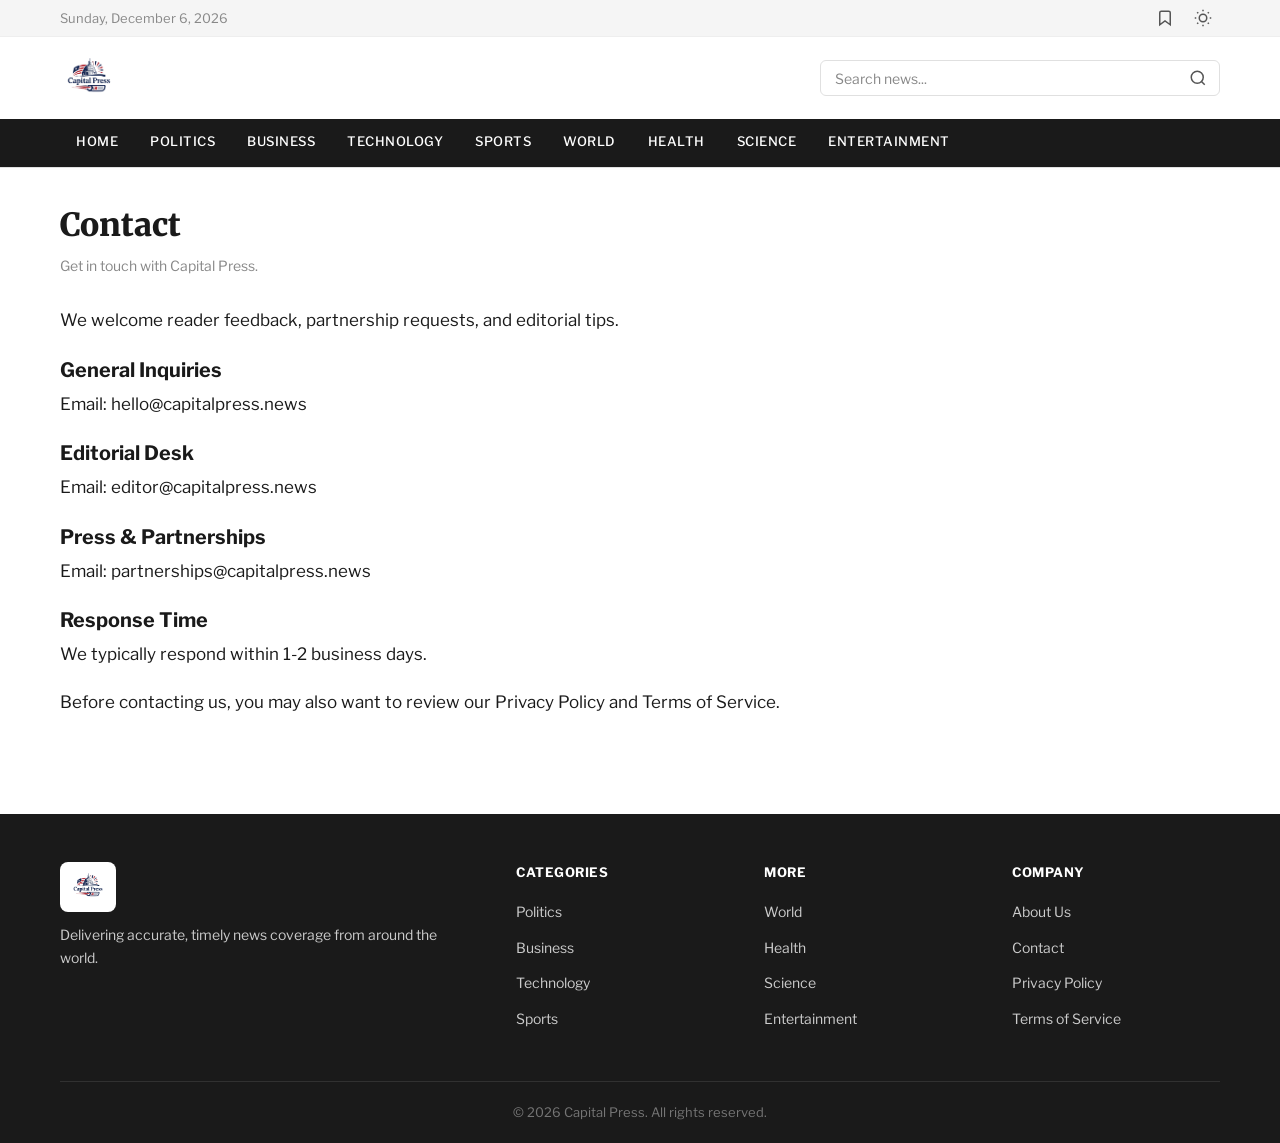
==== contact.html @ f98ef1d6 "upload" ====
<!DOCTYPE html>
<html lang="en">

<head>
    <meta charset="UTF-8">
    <meta name="viewport" content="width=device-width, initial-scale=1.0">
    <meta name="description" content="Contact the Capital Press team for editorial, support, and partnership inquiries.">
    <title>Contact - Capital Press</title>
    <link rel="stylesheet" href="css/style.css">
    <link rel="icon" type="image/png" href="assets/capitalpress.png">
    <link rel="apple-touch-icon" href="assets/capitalpress.png">
    <link rel="preconnect" href="https://fonts.googleapis.com">
    <link rel="preconnect" href="https://fonts.gstatic.com" crossorigin>
    <link
        href="https://fonts.googleapis.com/css2?family=Libre+Franklin:wght@400;500;600;700;800&family=Merriweather:wght@400;700;900&display=swap"
        rel="stylesheet">
</head>

<body>
    <!-- Header -->
    <header class="site-header" id="site-header">
        <div class="header-top">
            <div class="container header-top-inner">
                <time class="header-date" id="header-date"></time>
                <div class="header-actions">
                    <button class="btn-icon" id="bookmark-toggle" title="Bookmarks" aria-label="View bookmarks">
                        <svg width="18" height="18" viewBox="0 0 24 24" fill="none" stroke="currentColor"
                            stroke-width="2">
                            <path d="M19 21l-7-5-7 5V5a2 2 0 0 1 2-2h10a2 2 0 0 1 2 2z" />
                        </svg>
                        <span class="bookmark-count" id="bookmark-count">0</span>
                    </button>
                    <button class="btn-icon" id="theme-toggle" title="Toggle dark mode" aria-label="Toggle dark mode">
                        <svg class="icon-sun" width="18" height="18" viewBox="0 0 24 24" fill="none"
                            stroke="currentColor" stroke-width="2">
                            <circle cx="12" cy="12" r="5" />
                            <line x1="12" y1="1" x2="12" y2="3" />
                            <line x1="12" y1="21" x2="12" y2="23" />
                            <line x1="4.22" y1="4.22" x2="5.64" y2="5.64" />
                            <line x1="18.36" y1="18.36" x2="19.78" y2="19.78" />
                            <line x1="1" y1="12" x2="3" y2="12" />
                            <line x1="21" y1="12" x2="23" y2="12" />
                            <line x1="4.22" y1="19.78" x2="5.64" y2="18.36" />
                            <line x1="18.36" y1="5.64" x2="19.78" y2="4.22" />
                        </svg>
                        <svg class="icon-moon" width="18" height="18" viewBox="0 0 24 24" fill="none"
                            stroke="currentColor" stroke-width="2">
                            <path d="M21 12.79A9 9 0 1 1 11.21 3 7 7 0 0 0 21 12.79z" />
                        </svg>
                    </button>
                </div>
            </div>
        </div>
        <div class="header-main">
            <div class="container header-main-inner">
                <a href="index.html" class="logo" id="logo">
                    <img src="assets/capitalpress.png" alt="Capital Press" class="logo-image">
                </a>
                <div class="search-bar" id="header-search">
                    <form action="search.html" method="GET" class="search-form" id="search-form">
                        <input type="search" name="q" placeholder="Search news..." class="search-input"
                            id="search-input" autocomplete="off">
                        <button type="submit" class="search-btn" aria-label="Search">
                            <svg width="18" height="18" viewBox="0 0 24 24" fill="none" stroke="currentColor"
                                stroke-width="2">
                                <circle cx="11" cy="11" r="8" />
                                <line x1="21" y1="21" x2="16.65" y2="16.65" />
                            </svg>
                        </button>
                    </form>
                </div>
                <button class="mobile-search-toggle btn-icon" id="mobile-search-toggle" aria-label="Toggle search">
                    <svg width="20" height="20" viewBox="0 0 24 24" fill="none" stroke="currentColor" stroke-width="2">
                        <circle cx="11" cy="11" r="8" />
                        <line x1="21" y1="21" x2="16.65" y2="16.65" />
                    </svg>
                </button>
            </div>
        </div>
        <nav class="nav-bar" id="nav-bar">
            <div class="container nav-inner">
                <button class="nav-toggle" id="nav-toggle" aria-label="Toggle navigation">
                    <span></span><span></span><span></span>
                </button>
                <ul class="nav-list" id="nav-list">
                    <li><a href="index.html" class="nav-link">Home</a></li>
                    <li><a href="category.html?topic=politics" class="nav-link">Politics</a></li>
                    <li><a href="category.html?topic=business" class="nav-link">Business</a></li>
                    <li><a href="category.html?topic=technology" class="nav-link">Technology</a></li>
                    <li><a href="category.html?topic=sports" class="nav-link">Sports</a></li>
                    <li><a href="category.html?topic=world" class="nav-link">World</a></li>
                    <li><a href="category.html?topic=health" class="nav-link">Health</a></li>
                    <li><a href="category.html?topic=science" class="nav-link">Science</a></li>
                    <li><a href="category.html?topic=entertainment" class="nav-link">Entertainment</a></li>
                </ul>
            </div>
        </nav>
    </header>

    <!-- Bookmarks Drawer -->
    <aside class="bookmarks-drawer" id="bookmarks-drawer">
        <div class="drawer-header">
            <h3>Bookmarks</h3>
            <button class="btn-icon drawer-close" id="drawer-close" aria-label="Close bookmarks">
                <svg width="20" height="20" viewBox="0 0 24 24" fill="none" stroke="currentColor" stroke-width="2">
                    <line x1="18" y1="6" x2="6" y2="18" />
                    <line x1="6" y1="6" x2="18" y2="18" />
                </svg>
            </button>
        </div>
        <div class="drawer-body" id="bookmarks-list">
            <p class="drawer-empty">No bookmarks yet. Click the bookmark icon on any article to save it.</p>
        </div>
    </aside>
    <div class="drawer-overlay" id="drawer-overlay"></div>

    <main>
    <section class="section">
        <div class="container">
            <div class="category-header">
                <h1 class="category-title">Contact</h1>
                <p class="category-count">Get in touch with Capital Press.</p>
            </div>
            <div class="article-body" style="max-width: 900px;">
                <p>We welcome reader feedback, partnership requests, and editorial tips.</p>
                <h3>General Inquiries</h3>
                <p>Email: <a href="mailto:hello@capitalpress.news">hello@capitalpress.news</a></p>
                <h3>Editorial Desk</h3>
                <p>Email: <a href="mailto:editor@capitalpress.news">editor@capitalpress.news</a></p>
                <h3>Press & Partnerships</h3>
                <p>Email: <a href="mailto:partnerships@capitalpress.news">partnerships@capitalpress.news</a></p>
                <h3>Response Time</h3>
                <p>We typically respond within 1-2 business days.</p>
                <p>Before contacting us, you may also want to review our <a href="privacy-policy.html">Privacy Policy</a> and <a href="terms-of-service.html">Terms of Service</a>.</p>
            </div>
        </div>
    </section>
</main>

    <!-- Footer -->
    <footer class="site-footer" id="site-footer">
        <div class="container">
            <div class="footer-grid">
                <div class="footer-brand">
                    <a href="index.html" class="footer-logo">
                        <img src="assets/capitalpress.png" alt="Capital Press" class="logo-image">
                    </a>
                    <p class="footer-tagline">Delivering accurate, timely news coverage from around the world.</p>
                </div>
                <div class="footer-links">
                    <h4>Categories</h4>
                    <ul>
                        <li><a href="category.html?topic=politics">Politics</a></li>
                        <li><a href="category.html?topic=business">Business</a></li>
                        <li><a href="category.html?topic=technology">Technology</a></li>
                        <li><a href="category.html?topic=sports">Sports</a></li>
                    </ul>
                </div>
                <div class="footer-links">
                    <h4>More</h4>
                    <ul>
                        <li><a href="category.html?topic=world">World</a></li>
                        <li><a href="category.html?topic=health">Health</a></li>
                        <li><a href="category.html?topic=science">Science</a></li>
                        <li><a href="category.html?topic=entertainment">Entertainment</a></li>
                    </ul>
                </div>
                <div class="footer-links">
                    <h4>Company</h4>
                    <ul>
                        <li><a href="about-us.html">About Us</a></li>
                        <li><a href="contact.html">Contact</a></li>
                        <li><a href="privacy-policy.html">Privacy Policy</a></li>
                        <li><a href="terms-of-service.html">Terms of Service</a></li>
                    </ul>
                </div>
            </div>
            <div class="footer-bottom">
                <p>&copy; 2026 Capital Press. All rights reserved.</p>
            </div>
        </div>
    </footer>

    <script src="js/config.js"></script>
    <script src="js/api.js"></script>
    <script src="js/utils.js"></script>
    <script src="js/bookmarks.js"></script>
    <script src="js/theme.js"></script>
    <script src="js/components.js"></script>
</body>

</html>
---- css/style.css ----
/* ================================================================
   Capital Press — Global Stylesheet
   Clean, professional news design (BBC / Reuters / Guardian style)
   ================================================================ */

/* --- Reset & Base --- */
*, *::before, *::after {
    margin: 0;
    padding: 0;
    box-sizing: border-box;
}

:root {
    /* Light theme (default) */
    --color-bg: #ffffff;
    --color-bg-alt: #f5f5f5;
    --color-bg-card: #ffffff;
    --color-surface: #fafafa;
    --color-border: #e0e0e0;
    --color-border-light: #eeeeee;
    --color-text: #1a1a1a;
    --color-text-secondary: #555555;
    --color-text-muted: #888888;
    --color-accent: #b71c1c;
    --color-accent-hover: #8e1515;
    --color-accent-light: #fce4ec;
    --color-link: #1a1a1a;
    --color-link-hover: #b71c1c;
    --color-header-bg: #ffffff;
    --color-header-top-bg: #f5f5f5;
    --color-nav-bg: #1a1a1a;
    --color-nav-text: #ffffff;
    --color-nav-hover: #b71c1c;
    --color-footer-bg: #1a1a1a;
    --color-footer-text: #cccccc;
    --color-footer-heading: #ffffff;
    --color-overlay: rgba(0, 0, 0, 0.5);
    --color-skeleton: #e8e8e8;

    --shadow-sm: 0 1px 3px rgba(0,0,0,0.06);
    --shadow-md: 0 2px 8px rgba(0,0,0,0.08);
    --shadow-lg: 0 4px 16px rgba(0,0,0,0.1);

    --radius-sm: 4px;
    --radius-md: 6px;
    --radius-lg: 8px;

    --font-body: 'Libre Franklin', -apple-system, BlinkMacSystemFont, 'Segoe UI', sans-serif;
    --font-heading: 'Merriweather', Georgia, 'Times New Roman', serif;

    --max-width: 1200px;
    --header-height: 60px;

    --transition: 0.2s ease;
}

/* Dark theme */
[data-theme="dark"] {
    --color-bg: #121212;
    --color-bg-alt: #1a1a1a;
    --color-bg-card: #1e1e1e;
    --color-surface: #242424;
    --color-border: #333333;
    --color-border-light: #2a2a2a;
    --color-text: #e0e0e0;
    --color-text-secondary: #aaaaaa;
    --color-text-muted: #777777;
    --color-accent: #ef5350;
    --color-accent-hover: #f44336;
    --color-accent-light: #3e2020;
    --color-link: #e0e0e0;
    --color-link-hover: #ef5350;
    --color-header-bg: #1a1a1a;
    --color-header-top-bg: #111111;
    --color-nav-bg: #111111;
    --color-nav-text: #cccccc;
    --color-overlay: rgba(0, 0, 0, 0.7);
    --color-skeleton: #2a2a2a;
    --shadow-sm: 0 1px 3px rgba(0,0,0,0.2);
    --shadow-md: 0 2px 8px rgba(0,0,0,0.3);
    --shadow-lg: 0 4px 16px rgba(0,0,0,0.4);
}

html {
    font-size: 16px;
    scroll-behavior: smooth;
    -webkit-font-smoothing: antialiased;
    -moz-osx-font-smoothing: grayscale;
}

body {
    font-family: var(--font-body);
    background: var(--color-bg);
    color: var(--color-text);
    line-height: 1.6;
    min-height: 100vh;
    display: flex;
    flex-direction: column;
    transition: background-color var(--transition), color var(--transition);
}

main {
    flex: 1;
}

a {
    color: var(--color-link);
    text-decoration: none;
    transition: color var(--transition);
}

a:hover {
    color: var(--color-link-hover);
}

img {
    max-width: 100%;
    height: auto;
    display: block;
}

ul {
    list-style: none;
}

.container {
    max-width: var(--max-width);
    margin: 0 auto;
    padding: 0 20px;
}


/* ================================================================
   HEADER
   ================================================================ */

.site-header {
    position: sticky;
    top: 0;
    z-index: 100;
    background: var(--color-header-bg);
    border-bottom: 1px solid var(--color-border);
    transition: background-color var(--transition);
}

/* Header top bar */
.header-top {
    background: var(--color-header-top-bg);
    border-bottom: 1px solid var(--color-border-light);
    font-size: 0.8125rem;
    transition: background-color var(--transition);
}

.header-top-inner {
    display: flex;
    align-items: center;
    justify-content: space-between;
    height: 36px;
}

.header-date {
    color: var(--color-text-muted);
    font-size: 0.8125rem;
}

.header-actions {
    display: flex;
    align-items: center;
    gap: 4px;
}

.btn-icon {
    display: inline-flex;
    align-items: center;
    justify-content: center;
    gap: 4px;
    background: none;
    border: none;
    color: var(--color-text-secondary);
    cursor: pointer;
    padding: 6px 8px;
    border-radius: var(--radius-sm);
    transition: all var(--transition);
    font-size: 0.75rem;
    position: relative;
}

.btn-icon:hover {
    color: var(--color-accent);
    background: var(--color-bg-alt);
}

.bookmark-count {
    font-size: 0.6875rem;
    font-weight: 600;
    background: var(--color-accent);
    color: #fff;
    border-radius: 50%;
    width: 16px;
    height: 16px;
    display: inline-flex;
    align-items: center;
    justify-content: center;
    position: absolute;
    top: 0;
    right: 0;
}

.bookmark-count:empty,
.bookmark-count[data-count="0"] {
    display: none;
}

/* Theme toggle icons */
[data-theme="dark"] .icon-sun { display: none; }
[data-theme="dark"] .icon-moon { display: block; }
.icon-moon { display: none; }
[data-theme="dark"] .icon-sun { display: block; }
[data-theme="dark"] .icon-moon { display: none; }

/* Header main */
.header-main {
    padding: 12px 0;
}

.header-main-inner {
    display: flex;
    align-items: center;
    justify-content: space-between;
    gap: 20px;
}

.logo {
    display: flex;
    align-items: center;
    gap: 10px;
    text-decoration: none;
    color: var(--color-text);
    flex-shrink: 0;
}

.logo:hover {
    color: var(--color-text);
}

.logo-image {
    height: 58px;
    width: auto;
    display: block;
    border-radius: 8px;
}

[data-theme="dark"] .logo-image {
    background: #ffffff;
    padding: 5px 8px;
    box-shadow: 0 2px 8px rgba(0,0,0,0.28);
}

.logo-icon {
    background: var(--color-accent);
    color: #fff;
    font-family: var(--font-heading);
    font-weight: 900;
    font-size: 1rem;
    width: 36px;
    height: 36px;
    display: flex;
    align-items: center;
    justify-content: center;
    border-radius: var(--radius-sm);
    letter-spacing: -0.5px;
}

.logo-text {
    font-family: var(--font-heading);
    font-weight: 900;
    font-size: 1.375rem;
    letter-spacing: -0.5px;
}

/* Search bar */
.search-bar {
    flex: 1;
    max-width: 400px;
}

.search-form {
    display: flex;
    border: 1px solid var(--color-border);
    border-radius: var(--radius-md);
    overflow: hidden;
    background: var(--color-bg);
    transition: border-color var(--transition);
}

.search-form:focus-within {
    border-color: var(--color-accent);
}

.search-input {
    flex: 1;
    border: none;
    padding: 8px 14px;
    font-family: var(--font-body);
    font-size: 0.875rem;
    background: transparent;
    color: var(--color-text);
    outline: none;
}

.search-input::placeholder {
    color: var(--color-text-muted);
}

.search-btn {
    display: flex;
    align-items: center;
    justify-content: center;
    background: none;
    border: none;
    padding: 8px 12px;
    color: var(--color-text-secondary);
    cursor: pointer;
    transition: color var(--transition);
}

.search-btn:hover {
    color: var(--color-accent);
}

.mobile-search-toggle {
    display: none;
}

/* Navigation */
.nav-bar {
    background: var(--color-nav-bg);
    transition: background-color var(--transition);
}

.nav-inner {
    display: flex;
    align-items: center;
}

.nav-toggle {
    display: none;
    background: none;
    border: none;
    cursor: pointer;
    padding: 8px;
    flex-direction: column;
    gap: 4px;
}

.nav-toggle span {
    display: block;
    width: 20px;
    height: 2px;
    background: var(--color-nav-text);
    transition: all var(--transition);
}

.nav-list {
    display: flex;
    align-items: center;
    gap: 0;
    overflow-x: auto;
    -webkit-overflow-scrolling: touch;
}

.nav-list::-webkit-scrollbar {
    display: none;
}

.nav-link {
    display: block;
    padding: 12px 16px;
    color: var(--color-nav-text);
    font-size: 0.8125rem;
    font-weight: 500;
    text-transform: uppercase;
    letter-spacing: 0.5px;
    white-space: nowrap;
    transition: all var(--transition);
    border-bottom: 3px solid transparent;
}

.nav-link:hover,
.nav-link.active {
    color: #ffffff;
    background: rgba(255,255,255,0.05);
    border-bottom-color: var(--color-accent);
}


/* ================================================================
   BOOKMARKS DRAWER
   ================================================================ */

.bookmarks-drawer {
    position: fixed;
    top: 0;
    right: -380px;
    width: 380px;
    max-width: 90vw;
    height: 100vh;
    background: var(--color-bg);
    border-left: 1px solid var(--color-border);
    z-index: 200;
    transition: right 0.3s ease;
    display: flex;
    flex-direction: column;
}

.bookmarks-drawer.open {
    right: 0;
}

.drawer-header {
    display: flex;
    align-items: center;
    justify-content: space-between;
    padding: 16px 20px;
    border-bottom: 1px solid var(--color-border);
}

.drawer-header h3 {
    font-family: var(--font-heading);
    font-size: 1.125rem;
}

.drawer-body {
    flex: 1;
    overflow-y: auto;
    padding: 16px 20px;
}

.drawer-empty {
    color: var(--color-text-muted);
    font-size: 0.875rem;
    text-align: center;
    padding: 40px 20px;
}

.drawer-overlay {
    position: fixed;
    inset: 0;
    background: var(--color-overlay);
    z-index: 199;
    opacity: 0;
    pointer-events: none;
    transition: opacity 0.3s ease;
}

.drawer-overlay.active {
    opacity: 1;
    pointer-events: all;
}

/* Bookmark item in drawer */
.bookmark-item {
    display: flex;
    gap: 12px;
    padding: 12px 0;
    border-bottom: 1px solid var(--color-border-light);
}

.bookmark-item:last-child {
    border-bottom: none;
}

.bookmark-item-img {
    width: 80px;
    height: 56px;
    object-fit: cover;
    border-radius: var(--radius-sm);
    flex-shrink: 0;
    background: var(--color-skeleton);
}

.bookmark-item-info {
    flex: 1;
    min-width: 0;
}

.bookmark-item-title {
    font-size: 0.875rem;
    font-weight: 600;
    line-height: 1.3;
    margin-bottom: 4px;
    display: -webkit-box;
    -webkit-line-clamp: 2;
    -webkit-box-orient: vertical;
    overflow: hidden;
}

.bookmark-item-title a {
    color: var(--color-text);
}

.bookmark-item-title a:hover {
    color: var(--color-accent);
}

.bookmark-item-source {
    font-size: 0.75rem;
    color: var(--color-text-muted);
}

.bookmark-item-remove {
    background: none;
    border: none;
    color: var(--color-text-muted);
    cursor: pointer;
    padding: 4px;
    flex-shrink: 0;
    transition: color var(--transition);
}

.bookmark-item-remove:hover {
    color: var(--color-accent);
}


/* ================================================================
   HERO CAROUSEL
   ================================================================ */

.hero-section {
    padding: 24px 0;
    background: var(--color-bg);
}

.carousel {
    position: relative;
    overflow: hidden;
    border-radius: var(--radius-lg);
}

.carousel-track {
    display: flex;
    transition: transform 0.5s ease;
}

.carousel-slide {
    min-width: 100%;
    position: relative;
    aspect-ratio: 16/7;
    overflow: hidden;
}

.carousel-slide-img {
    width: 100%;
    height: 100%;
    object-fit: cover;
}

.carousel-slide-overlay {
    position: absolute;
    inset: 0;
    background: linear-gradient(to top, rgba(0,0,0,0.85) 0%, rgba(0,0,0,0.3) 40%, transparent 60%);
    display: flex;
    flex-direction: column;
    justify-content: flex-end;
    padding: 32px;
    color: #fff;
}

.carousel-slide-topic {
    display: inline-block;
    font-size: 0.6875rem;
    font-weight: 700;
    text-transform: uppercase;
    letter-spacing: 1px;
    background: var(--color-accent);
    color: #fff;
    padding: 3px 10px;
    border-radius: 2px;
    margin-bottom: 12px;
    width: fit-content;
}

.carousel-slide-title {
    font-family: var(--font-heading);
    font-size: 1.75rem;
    font-weight: 700;
    line-height: 1.3;
    margin-bottom: 8px;
    max-width: 700px;
}

.carousel-slide-title a {
    color: #fff;
    text-decoration: none;
}

.carousel-slide-title a:hover {
    text-decoration: underline;
}

.carousel-slide-desc {
    font-size: 0.9375rem;
    opacity: 0.85;
    max-width: 600px;
    line-height: 1.5;
    display: -webkit-box;
    -webkit-line-clamp: 2;
    -webkit-box-orient: vertical;
    overflow: hidden;
}

.carousel-slide-meta {
    font-size: 0.8125rem;
    opacity: 0.7;
    margin-top: 8px;
}

.carousel-btn {
    position: absolute;
    top: 50%;
    transform: translateY(-50%);
    background: rgba(255,255,255,0.9);
    border: none;
    width: 44px;
    height: 44px;
    border-radius: 50%;
    display: flex;
    align-items: center;
    justify-content: center;
    cursor: pointer;
    color: #1a1a1a;
    box-shadow: var(--shadow-md);
    transition: all var(--transition);
    z-index: 2;
}

.carousel-btn:hover {
    background: #fff;
    box-shadow: var(--shadow-lg);
}

.carousel-prev {
    left: 16px;
}

.carousel-next {
    right: 16px;
}

.carousel-dots {
    position: absolute;
    bottom: 16px;
    left: 50%;
    transform: translateX(-50%);
    display: flex;
    gap: 8px;
    z-index: 2;
}

.carousel-dot {
    width: 8px;
    height: 8px;
    border-radius: 50%;
    background: rgba(255,255,255,0.4);
    border: none;
    cursor: pointer;
    transition: all var(--transition);
}

.carousel-dot.active {
    background: #fff;
    width: 24px;
    border-radius: 4px;
}


/* ================================================================
   SECTIONS
   ================================================================ */

.section {
    padding: 32px 0;
}

.section-header {
    display: flex;
    align-items: baseline;
    justify-content: space-between;
    margin-bottom: 20px;
    padding-bottom: 12px;
    border-bottom: 2px solid var(--color-text);
}

.section-title {
    font-family: var(--font-heading);
    font-size: 1.25rem;
    font-weight: 700;
    position: relative;
}

.see-all-link {
    font-size: 0.8125rem;
    font-weight: 600;
    color: var(--color-accent);
    text-transform: uppercase;
    letter-spacing: 0.5px;
}

.see-all-link:hover {
    color: var(--color-accent-hover);
}


/* ================================================================
   NEWS GRID (main grid for latest, category, search)
   ================================================================ */

.news-grid {
    display: grid;
    grid-template-columns: repeat(auto-fill, minmax(300px, 1fr));
    gap: 24px;
}

/* NEWS ROW (horizontal scroll for category previews) */
.news-row {
    display: grid;
    grid-template-columns: repeat(4, 1fr);
    gap: 20px;
}


/* ================================================================
   NEWS CARD
   ================================================================ */

.news-card {
    background: var(--color-bg-card);
    border: 1px solid var(--color-border-light);
    border-radius: var(--radius-md);
    overflow: hidden;
    transition: all var(--transition);
    display: flex;
    flex-direction: column;
}

.news-card:hover {
    box-shadow: var(--shadow-md);
    border-color: var(--color-border);
}

.news-card-image-wrap {
    position: relative;
    aspect-ratio: 16/10;
    overflow: hidden;
    background: var(--color-skeleton);
}

.news-card-image {
    width: 100%;
    height: 100%;
    object-fit: cover;
    transition: transform 0.4s ease;
}

.news-card:hover .news-card-image {
    transform: scale(1.03);
}

.news-card-topic {
    position: absolute;
    top: 10px;
    left: 10px;
    font-size: 0.625rem;
    font-weight: 700;
    text-transform: uppercase;
    letter-spacing: 1px;
    background: var(--color-accent);
    color: #fff;
    padding: 3px 8px;
    border-radius: 2px;
}

.news-card-bookmark {
    position: absolute;
    top: 8px;
    right: 8px;
    background: rgba(255,255,255,0.9);
    border: none;
    width: 32px;
    height: 32px;
    border-radius: 50%;
    display: flex;
    align-items: center;
    justify-content: center;
    cursor: pointer;
    color: #555;
    opacity: 0;
    transition: all var(--transition);
}

.news-card:hover .news-card-bookmark {
    opacity: 1;
}

.news-card-bookmark.bookmarked {
    opacity: 1;
    color: var(--color-accent);
}

.news-card-bookmark.bookmarked svg {
    fill: var(--color-accent);
}

.news-card-body {
    padding: 16px;
    flex: 1;
    display: flex;
    flex-direction: column;
}

.news-card-source {
    font-size: 0.6875rem;
    font-weight: 600;
    color: var(--color-accent);
    text-transform: uppercase;
    letter-spacing: 0.5px;
    margin-bottom: 6px;
}

.news-card-title {
    font-family: var(--font-heading);
    font-size: 1rem;
    font-weight: 700;
    line-height: 1.35;
    margin-bottom: 8px;
}

.news-card-title a {
    color: var(--color-text);
}

.news-card-title a:hover {
    color: var(--color-accent);
}

.news-card-desc {
    font-size: 0.875rem;
    color: var(--color-text-secondary);
    line-height: 1.5;
    flex: 1;
    display: -webkit-box;
    -webkit-line-clamp: 3;
    -webkit-box-orient: vertical;
    overflow: hidden;
    margin-bottom: 12px;
}

.news-card-footer {
    display: flex;
    align-items: center;
    gap: 8px;
    font-size: 0.75rem;
    color: var(--color-text-muted);
    padding-top: 12px;
    border-top: 1px solid var(--color-border-light);
}

.news-card-date,
.news-card-author {
    display: inline;
}

.news-card-sep {
    color: var(--color-border);
}


/* ================================================================
   CATEGORY PREVIEWS
   ================================================================ */

.category-preview {
    margin-bottom: 40px;
}

.category-preview:last-child {
    margin-bottom: 0;
}


/* ================================================================
   CATEGORY PAGE
   ================================================================ */

.category-header {
    margin-bottom: 28px;
}

.category-title {
    font-family: var(--font-heading);
    font-size: 2rem;
    font-weight: 900;
    margin-bottom: 4px;
}

.category-count {
    font-size: 0.875rem;
    color: var(--color-text-muted);
}


/* ================================================================
   SEARCH PAGE
   ================================================================ */

.search-hero {
    text-align: center;
    padding: 40px 0 32px;
}

.search-page-title {
    font-family: var(--font-heading);
    font-size: 2rem;
    font-weight: 900;
    margin-bottom: 20px;
}

.search-page-form {
    display: flex;
    max-width: 600px;
    margin: 0 auto;
    border: 2px solid var(--color-border);
    border-radius: var(--radius-md);
    overflow: hidden;
    background: var(--color-bg);
    transition: border-color var(--transition);
}

.search-page-form:focus-within {
    border-color: var(--color-accent);
}

.search-page-input {
    flex: 1;
    border: none;
    padding: 14px 20px;
    font-size: 1rem;
    font-family: var(--font-body);
    background: transparent;
    color: var(--color-text);
    outline: none;
}

.search-page-input::placeholder {
    color: var(--color-text-muted);
}

.search-page-btn {
    display: flex;
    align-items: center;
    justify-content: center;
    background: var(--color-accent);
    border: none;
    padding: 14px 20px;
    color: #fff;
    cursor: pointer;
    transition: background-color var(--transition);
}

.search-page-btn:hover {
    background: var(--color-accent-hover);
}

.search-results-info {
    margin-bottom: 24px;
    font-size: 0.9375rem;
    color: var(--color-text-secondary);
}

.search-results-info strong {
    color: var(--color-text);
}

.search-count {
    font-size: 0.8125rem;
    color: var(--color-text-muted);
    margin-top: 4px;
}


/* ================================================================
   ARTICLE PAGE
   ================================================================ */

.article-page {
    padding: 24px 0 48px;
}

.article-container {
    max-width: 780px;
}

.article-breadcrumb {
    font-size: 0.8125rem;
    color: var(--color-text-muted);
    margin-bottom: 24px;
}

.article-breadcrumb a {
    color: var(--color-text-muted);
}

.article-breadcrumb a:hover {
    color: var(--color-accent);
}

.breadcrumb-sep {
    margin: 0 6px;
}

.article-topics {
    display: flex;
    flex-wrap: wrap;
    gap: 6px;
    margin-bottom: 12px;
}

.article-topic-tag {
    font-size: 0.6875rem;
    font-weight: 700;
    text-transform: uppercase;
    letter-spacing: 1px;
    background: var(--color-accent);
    color: #fff;
    padding: 3px 10px;
    border-radius: 2px;
}

.article-topic-tag:hover {
    color: #fff;
    background: var(--color-accent-hover);
}

.article-title {
    font-family: var(--font-heading);
    font-size: 2.125rem;
    font-weight: 900;
    line-height: 1.25;
    margin-bottom: 16px;
    letter-spacing: -0.3px;
}

.article-meta {
    display: flex;
    align-items: center;
    flex-wrap: wrap;
    gap: 4px;
    font-size: 0.875rem;
    color: var(--color-text-muted);
    margin-bottom: 16px;
}

.article-source {
    font-weight: 600;
    color: var(--color-accent);
}

.meta-sep {
    color: var(--color-border);
}

.article-actions {
    display: flex;
    gap: 12px;
    margin-bottom: 24px;
    padding-bottom: 24px;
    border-bottom: 1px solid var(--color-border);
}

.btn-article-action {
    display: inline-flex;
    align-items: center;
    gap: 6px;
    padding: 8px 16px;
    border: 1px solid var(--color-border);
    border-radius: var(--radius-md);
    font-size: 0.8125rem;
    font-weight: 500;
    font-family: var(--font-body);
    color: var(--color-text-secondary);
    background: var(--color-bg);
    cursor: pointer;
    transition: all var(--transition);
    text-decoration: none;
}

.btn-article-action:hover {
    border-color: var(--color-accent);
    color: var(--color-accent);
}

.btn-article-action.bookmarked {
    background: var(--color-accent-light);
    border-color: var(--color-accent);
    color: var(--color-accent);
}

.article-image-wrap {
    margin-bottom: 28px;
    border-radius: var(--radius-lg);
    overflow: hidden;
}

.article-image {
    width: 100%;
    border-radius: var(--radius-lg);
}

.article-body {
    font-size: 1.0625rem;
    line-height: 1.8;
    color: var(--color-text);
}

.article-body p {
    margin-bottom: 1em;
}

.article-keywords {
    margin-top: 32px;
    padding-top: 24px;
    border-top: 1px solid var(--color-border);
}

.article-keywords h3 {
    font-family: var(--font-heading);
    font-size: 1rem;
    margin-bottom: 12px;
}

.keywords-list {
    display: flex;
    flex-wrap: wrap;
    gap: 8px;
}

.keyword-tag {
    font-size: 0.8125rem;
    padding: 5px 12px;
    background: var(--color-bg-alt);
    border: 1px solid var(--color-border);
    border-radius: 20px;
    color: var(--color-text-secondary);
}

.article-source-info {
    margin-top: 24px;
    padding-top: 24px;
    border-top: 1px solid var(--color-border);
}

.article-source-info h3 {
    font-family: var(--font-heading);
    font-size: 1rem;
    margin-bottom: 12px;
}

.source-details {
    display: grid;
    grid-template-columns: repeat(auto-fill, minmax(160px, 1fr));
    gap: 12px;
}

.source-detail-item {
    font-size: 0.875rem;
}

.source-detail-label {
    font-size: 0.75rem;
    text-transform: uppercase;
    letter-spacing: 0.5px;
    color: var(--color-text-muted);
    margin-bottom: 2px;
}

.source-detail-value {
    font-weight: 600;
    color: var(--color-text);
}


/* ================================================================
   LOAD MORE / SPINNER / NO RESULTS
   ================================================================ */

.loading-spinner {
    display: flex;
    justify-content: center;
    padding: 40px 0;
}

.spinner {
    width: 36px;
    height: 36px;
    border: 3px solid var(--color-border);
    border-top-color: var(--color-accent);
    border-radius: 50%;
    animation: spin 0.8s linear infinite;
}

@keyframes spin {
    to { transform: rotate(360deg); }
}

.load-more-wrap {
    text-align: center;
    padding: 32px 0;
}

.btn-load-more {
    display: inline-flex;
    align-items: center;
    gap: 8px;
    padding: 12px 32px;
    border: 2px solid var(--color-border);
    border-radius: var(--radius-md);
    background: var(--color-bg);
    color: var(--color-text);
    font-family: var(--font-body);
    font-size: 0.875rem;
    font-weight: 600;
    cursor: pointer;
    transition: all var(--transition);
}

.btn-load-more:hover {
    border-color: var(--color-accent);
    color: var(--color-accent);
}

.btn-load-more:disabled {
    opacity: 0.5;
    cursor: not-allowed;
}

.no-results {
    text-align: center;
    padding: 60px 20px;
    color: var(--color-text-muted);
}

.no-results svg {
    margin-bottom: 16px;
    opacity: 0.3;
}

.no-results h3 {
    font-family: var(--font-heading);
    font-size: 1.25rem;
    margin-bottom: 8px;
    color: var(--color-text-secondary);
}


/* ================================================================
   SKELETON CARDS (loading placeholders)
   ================================================================ */

.skeleton-card {
    background: var(--color-bg-card);
    border: 1px solid var(--color-border-light);
    border-radius: var(--radius-md);
    overflow: hidden;
}

.skeleton-card .skeleton-img {
    aspect-ratio: 16/10;
    background: var(--color-skeleton);
    animation: shimmer 1.5s infinite;
}

.skeleton-card .skeleton-body {
    padding: 16px;
}

.skeleton-line {
    height: 12px;
    background: var(--color-skeleton);
    border-radius: 4px;
    margin-bottom: 10px;
    animation: shimmer 1.5s infinite;
}

.skeleton-line:last-child {
    margin-bottom: 0;
}

.skeleton-line.w-40 { width: 40%; }
.skeleton-line.w-60 { width: 60%; }
.skeleton-line.w-80 { width: 80%; }
.skeleton-line.w-100 { width: 100%; }
.skeleton-line.h-16 { height: 16px; }
.skeleton-line.h-20 { height: 20px; }

@keyframes shimmer {
    0% { opacity: 1; }
    50% { opacity: 0.5; }
    100% { opacity: 1; }
}


/* ================================================================
   ERROR STATE
   ================================================================ */

.error-banner {
    background: #fff3e0;
    border: 1px solid #ffcc80;
    color: #e65100;
    padding: 12px 20px;
    border-radius: var(--radius-md);
    font-size: 0.875rem;
    margin-bottom: 20px;
    display: flex;
    align-items: center;
    gap: 8px;
}

[data-theme="dark"] .error-banner {
    background: #3e2723;
    border-color: #5d4037;
    color: #ffab91;
}


/* ================================================================
   FOOTER
   ================================================================ */

.site-footer {
    background: var(--color-footer-bg);
    color: var(--color-footer-text);
    padding: 48px 0 0;
    margin-top: 48px;
}

.footer-grid {
    display: grid;
    grid-template-columns: 2fr 1fr 1fr 1fr;
    gap: 40px;
    padding-bottom: 40px;
    border-bottom: 1px solid rgba(255,255,255,0.1);
}

.footer-logo {
    display: flex;
    align-items: center;
    gap: 10px;
    text-decoration: none;
    margin-bottom: 12px;
}

.footer-logo .logo-image {
    height: 50px;
    width: auto;
    background: #ffffff;
    padding: 5px 8px;
    border-radius: 8px;
}

.footer-logo .logo-icon {
    font-size: 0.875rem;
    width: 32px;
    height: 32px;
}

.footer-logo .logo-text {
    color: var(--color-footer-heading);
    font-family: var(--font-heading);
    font-weight: 900;
    font-size: 1.125rem;
}

.footer-tagline {
    font-size: 0.875rem;
    line-height: 1.6;
    color: var(--color-footer-text);
}

.footer-links h4 {
    color: var(--color-footer-heading);
    font-size: 0.8125rem;
    font-weight: 700;
    text-transform: uppercase;
    letter-spacing: 0.5px;
    margin-bottom: 16px;
}

.footer-links li {
    margin-bottom: 10px;
}

.footer-links a {
    color: var(--color-footer-text);
    font-size: 0.875rem;
    transition: color var(--transition);
}

.footer-links a:hover {
    color: #fff;
}

.footer-bottom {
    padding: 20px 0;
    text-align: center;
    font-size: 0.8125rem;
    color: rgba(255,255,255,0.4);
}


/* ================================================================
   RESPONSIVE
   ================================================================ */

@media (max-width: 1024px) {
    .footer-grid {
        grid-template-columns: 1fr 1fr;
    }

    .news-row {
        grid-template-columns: repeat(2, 1fr);
    }
}

@media (max-width: 768px) {
    .header-main-inner {
        flex-wrap: wrap;
    }

    .search-bar {
        display: none;
        order: 3;
        flex-basis: 100%;
        max-width: 100%;
        padding-top: 12px;
    }

    .search-bar.open {
        display: block;
    }

    .mobile-search-toggle {
        display: inline-flex;
    }

    .nav-toggle {
        display: flex;
    }

    .nav-list {
        display: none;
        flex-direction: column;
        width: 100%;
    }

    .nav-list.open {
        display: flex;
    }

    .nav-link {
        border-bottom: none;
        border-left: 3px solid transparent;
        padding: 10px 16px;
    }

    .nav-link:hover,
    .nav-link.active {
        border-bottom: none;
        border-left-color: var(--color-accent);
    }

    .carousel-slide {
        aspect-ratio: 16/9;
    }

    .carousel-slide-title {
        font-size: 1.25rem;
    }

    .carousel-slide-desc {
        font-size: 0.8125rem;
        -webkit-line-clamp: 1;
    }

    .carousel-slide-overlay {
        padding: 20px;
    }

    .carousel-btn {
        width: 36px;
        height: 36px;
    }

    .news-grid {
        grid-template-columns: 1fr;
        gap: 16px;
    }

    .news-row {
        grid-template-columns: 1fr;
    }

    .footer-grid {
        grid-template-columns: 1fr;
        gap: 28px;
    }

    .article-title {
        font-size: 1.625rem;
    }

    .article-actions {
        flex-direction: column;
    }

    .category-title {
        font-size: 1.5rem;
    }

    .section-header {
        flex-direction: column;
        gap: 4px;
    }
}

@media (max-width: 480px) {
    .carousel-slide-overlay {
        padding: 16px;
    }

    .carousel-slide-title {
        font-size: 1rem;
    }

    .carousel-slide-desc {
        display: none;
    }

    .carousel-slide-meta {
        font-size: 0.75rem;
    }

    .logo-image {
        height: 46px;
    }

    .article-title {
        font-size: 1.375rem;
    }

    .article-body {
        font-size: 1rem;
    }
}


/* ================================================================
   UTILITY / ANIMATION
   ================================================================ */

.fade-in {
    animation: fadeIn 0.4s ease forwards;
    opacity: 0;
}

@keyframes fadeIn {
    from { opacity: 0; transform: translateY(8px); }
    to { opacity: 1; transform: translateY(0); }
}

/* Staggered fade-in for grid items */
.news-card.fade-in:nth-child(1) { animation-delay: 0ms; }
.news-card.fade-in:nth-child(2) { animation-delay: 60ms; }
.news-card.fade-in:nth-child(3) { animation-delay: 120ms; }
.news-card.fade-in:nth-child(4) { animation-delay: 180ms; }
.news-card.fade-in:nth-child(5) { animation-delay: 240ms; }
.news-card.fade-in:nth-child(6) { animation-delay: 300ms; }
.news-card.fade-in:nth-child(7) { animation-delay: 360ms; }
.news-card.fade-in:nth-child(8) { animation-delay: 420ms; }

/* Visually hidden (for screen readers) */
.sr-only {
    position: absolute;
    width: 1px;
    height: 1px;
    padding: 0;
    margin: -1px;
    overflow: hidden;
    clip: rect(0,0,0,0);
    white-space: nowrap;
    border-width: 0;
}
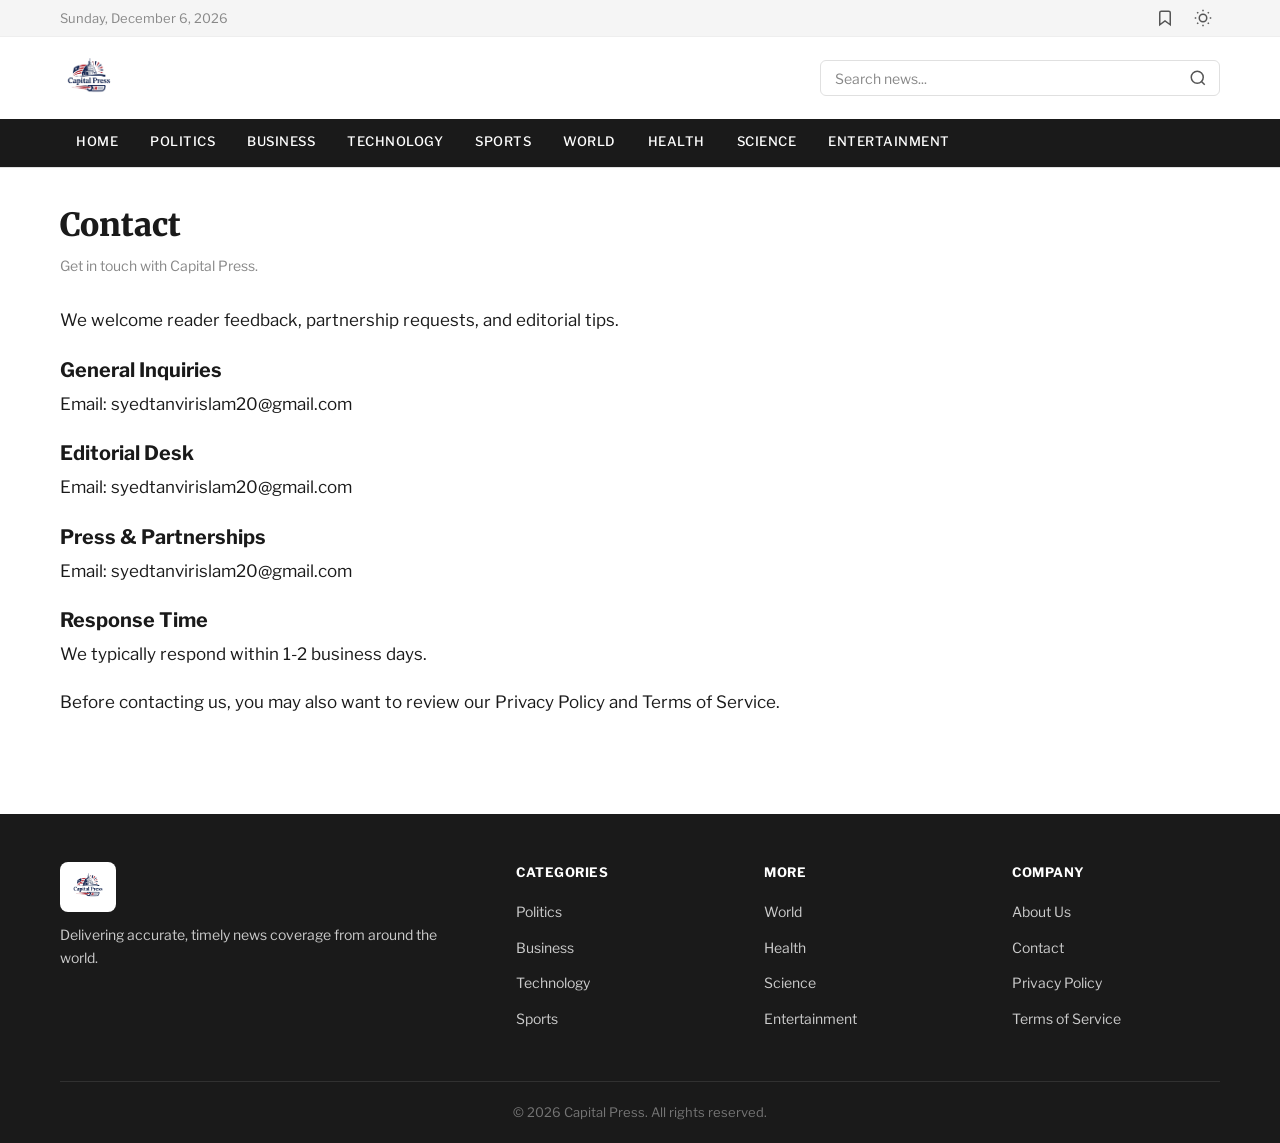
==== commit f5b9be35: "email update" ====
--- a/contact.html
+++ b/contact.html
@@ -124,11 +124,11 @@
             <div class="article-body" style="max-width: 900px;">
                 <p>We welcome reader feedback, partnership requests, and editorial tips.</p>
                 <h3>General Inquiries</h3>
-                <p>Email: <a href="mailto:hello@capitalpress.news">hello@capitalpress.news</a></p>
+                <p>Email: <a href="mailto:syedtanvirislam20@gmail.com">syedtanvirislam20@gmail.com</a></p>
                 <h3>Editorial Desk</h3>
-                <p>Email: <a href="mailto:editor@capitalpress.news">editor@capitalpress.news</a></p>
+                <p>Email: <a href="mailto:syedtanvirislam20@gmail.com">syedtanvirislam20@gmail.com</a></p>
                 <h3>Press & Partnerships</h3>
-                <p>Email: <a href="mailto:partnerships@capitalpress.news">partnerships@capitalpress.news</a></p>
+                <p>Email: <a href="mailto:syedtanvirislam20@gmail.com">syedtanvirislam20@gmail.com</a></p>
                 <h3>Response Time</h3>
                 <p>We typically respond within 1-2 business days.</p>
                 <p>Before contacting us, you may also want to review our <a href="privacy-policy.html">Privacy Policy</a> and <a href="terms-of-service.html">Terms of Service</a>.</p>
